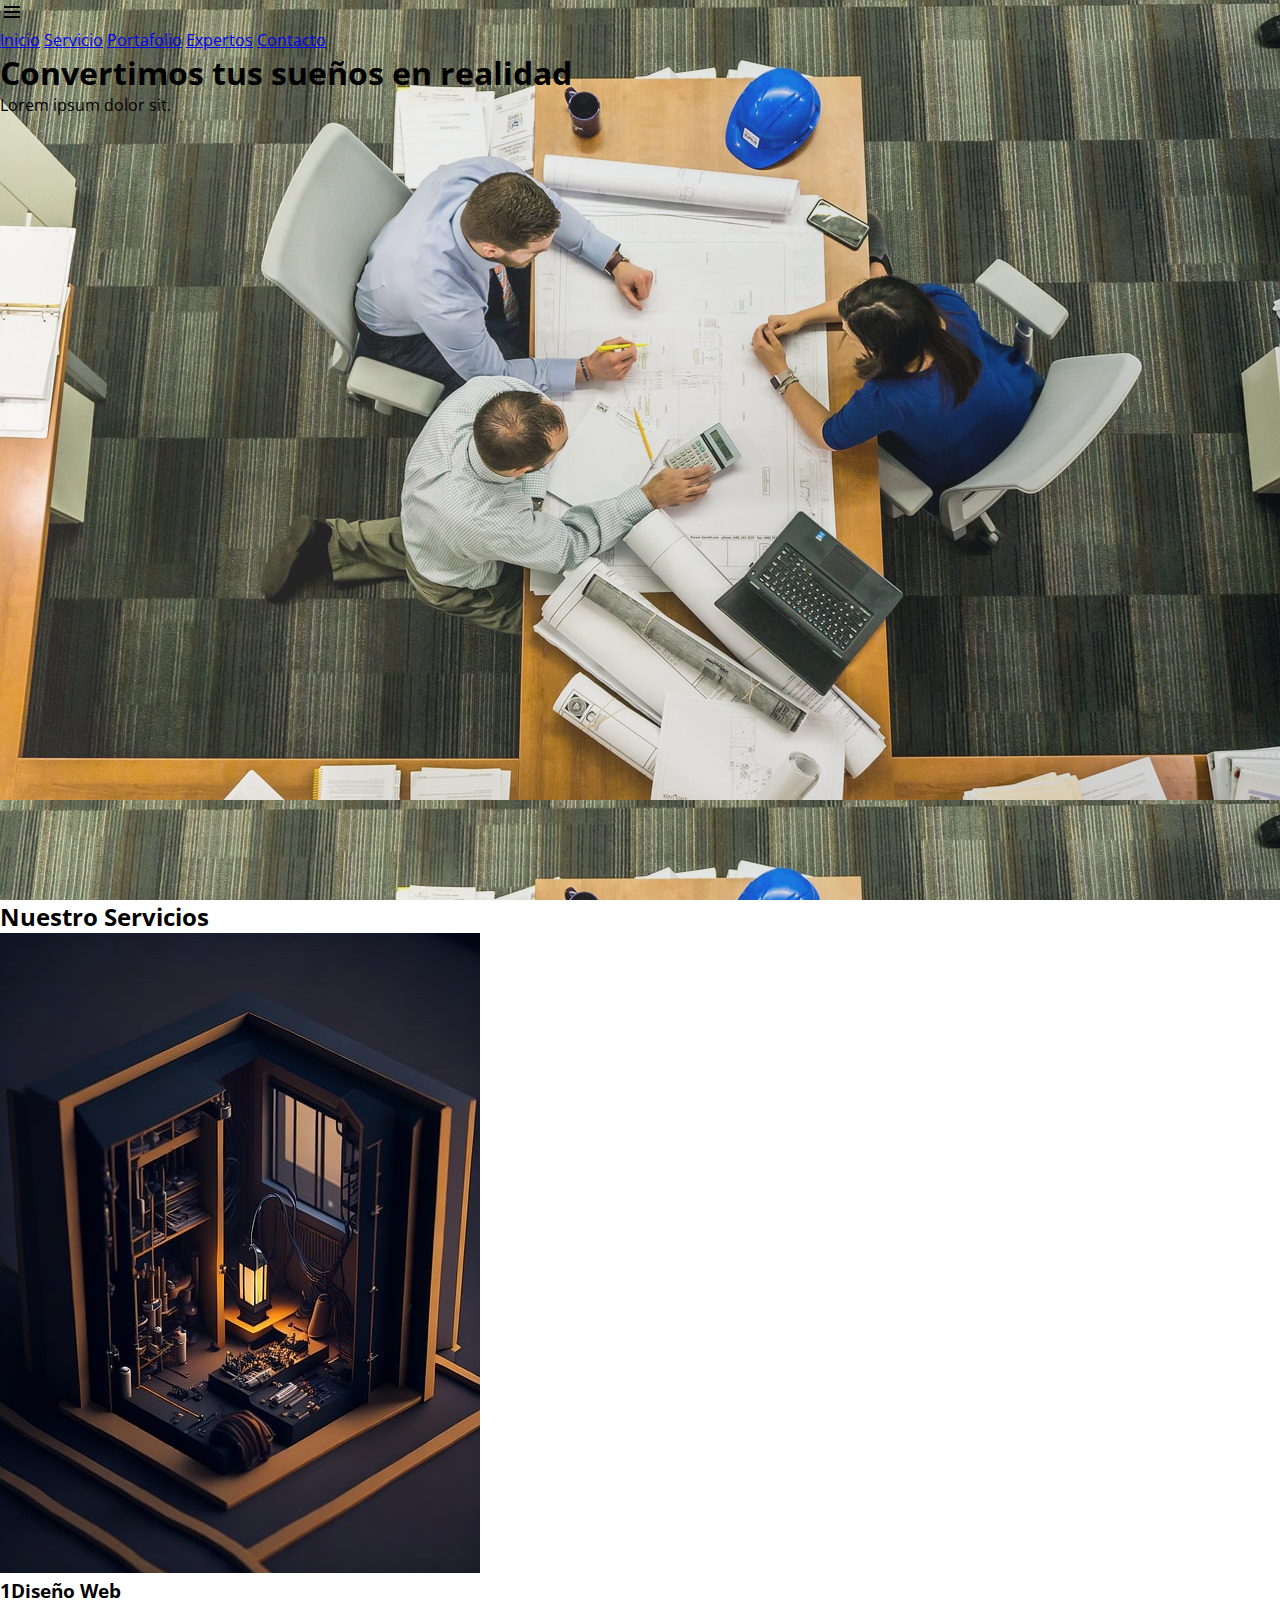
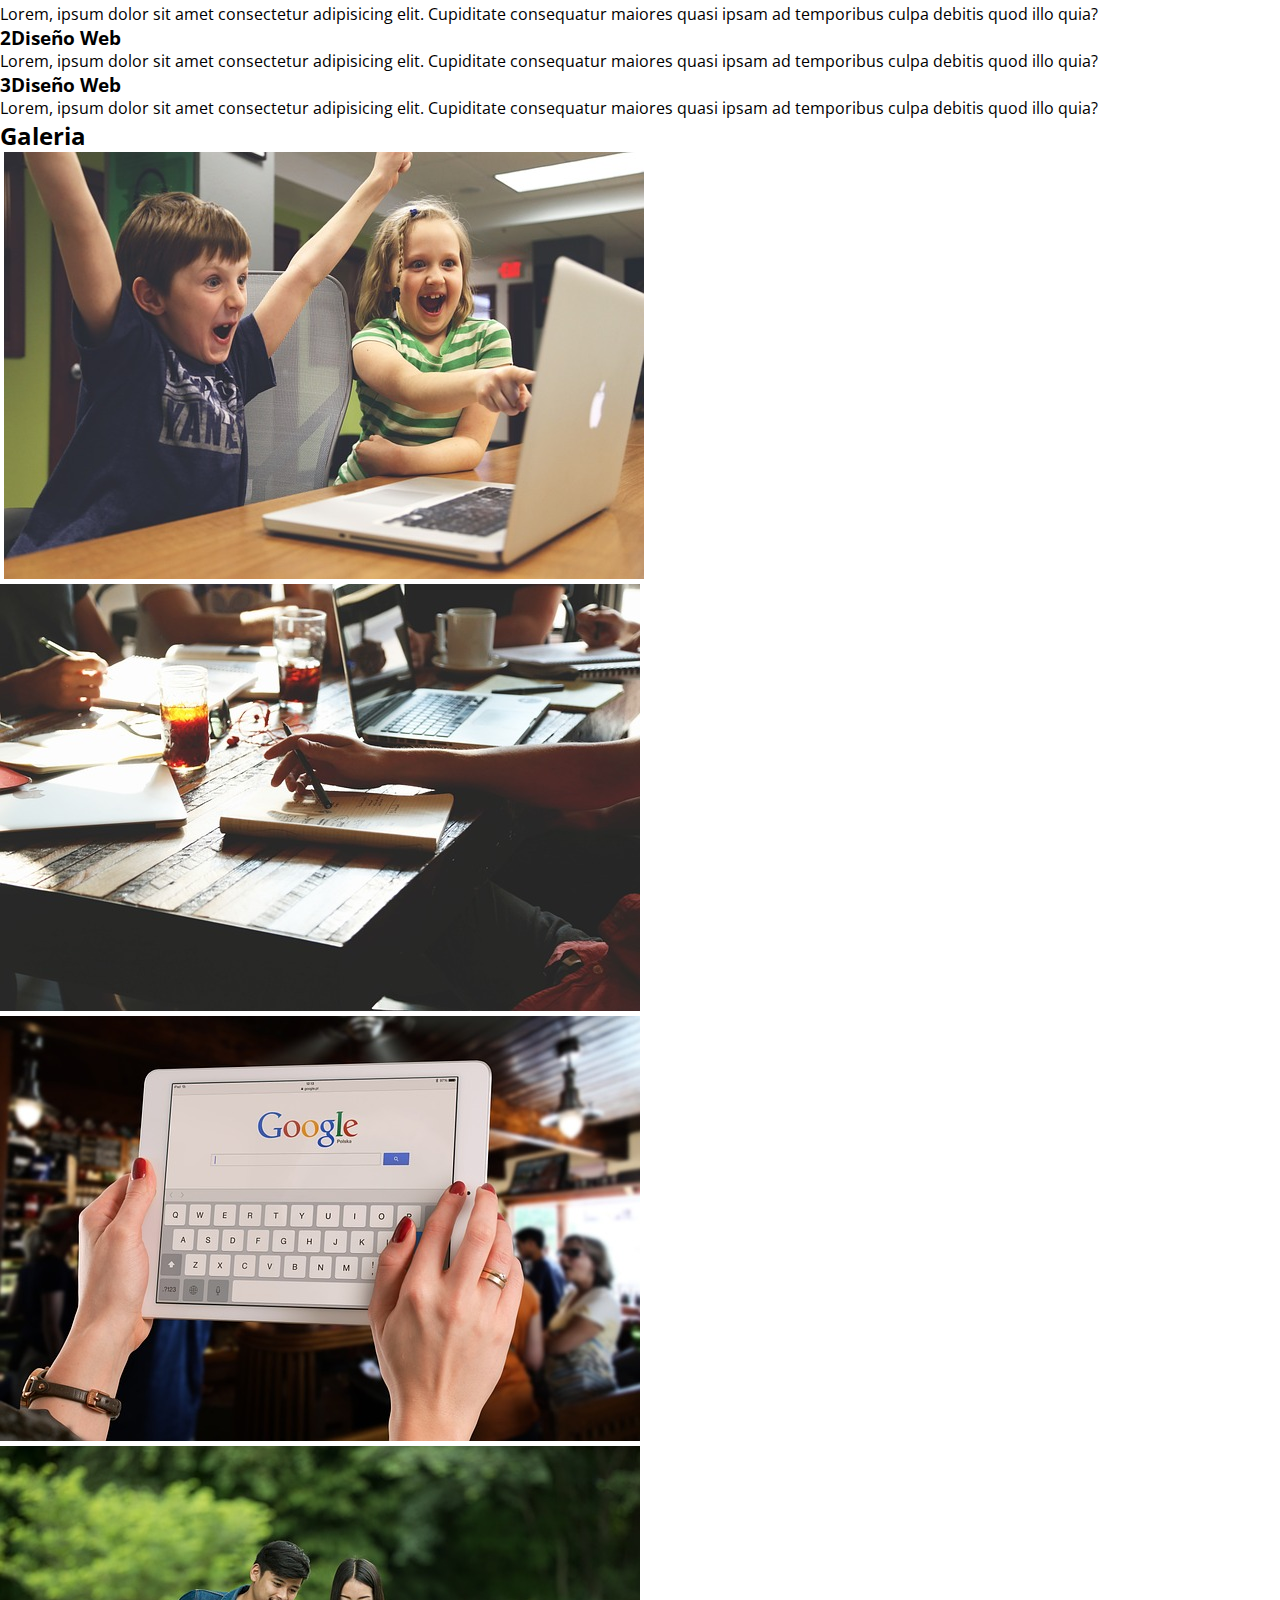
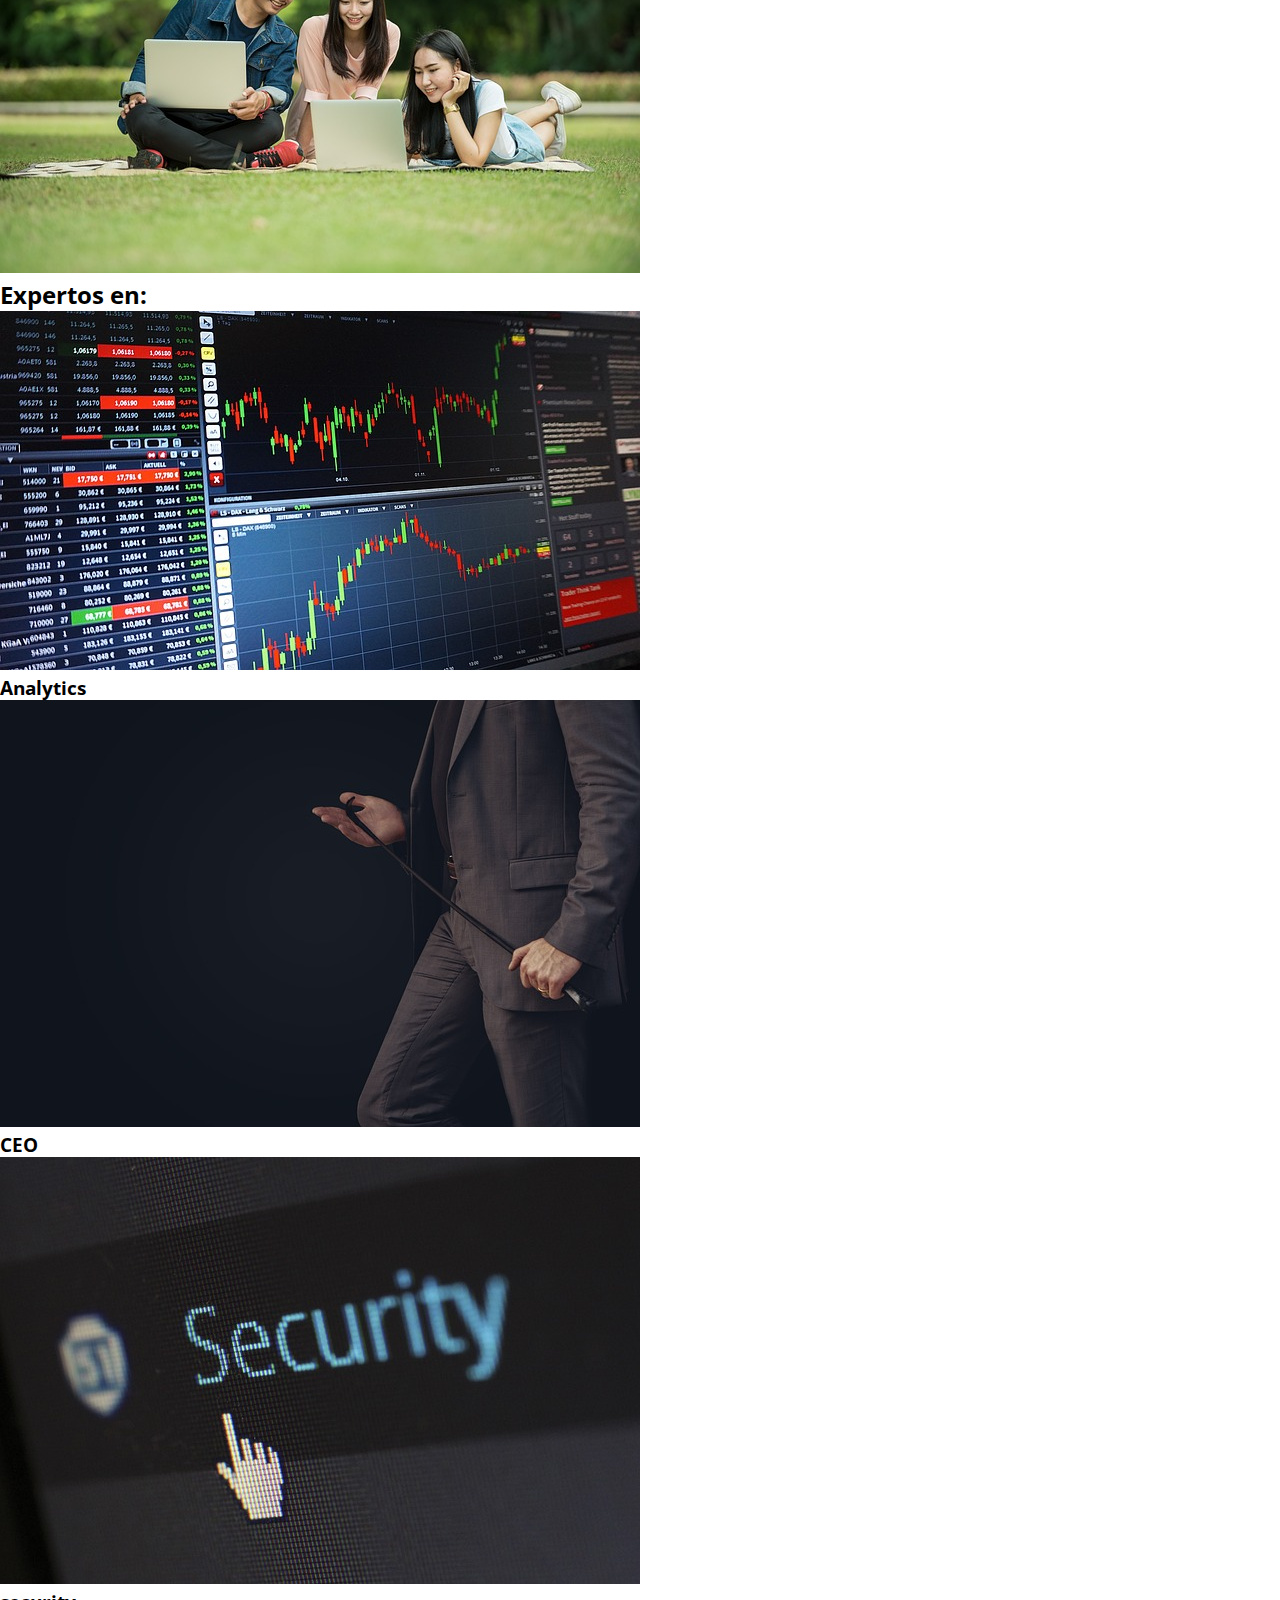
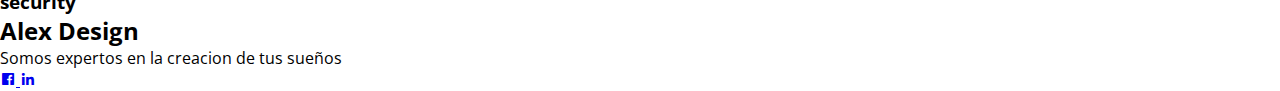
==== index.html @ 7cf59b10 "work in estilos.css" ====
<!DOCTYPE html>
<html lang="en">
<head>
    <meta charset="UTF-8">
    <meta name="viewport" content="width=device-width, initial-scale=1.0">
    <title>Top4Dev</title>
    <link rel="stylesheet" href="css/estilos.css">
    <link href='https://unpkg.com/boxicons@2.1.4/css/boxicons.min.css' rel='stylesheet'>
    <link href="https://fonts.googleapis.com/css2?family=Open+Sans:wght@300;400;500&display=swap" rel="stylesheet">
</head>
<body>
    <header class="header" id="inicio">
            <img src="img/bx-menu.svg" alt="" class="menu">
            <nav class="menu-navegacion">
            <a href="#Inicio">Inicio</a>
            <a href="#Servicio">Servicio</a>
            <a href="#Portafolio">Portafolio</a>
            <a href="#Expertos">Expertos</a>
            <a href="#Contacto">Contacto</a>
        </nav>
        <div>
            <h1>Convertimos tus sueños en realidad</h1>
            <p class="copy">Lorem ipsum dolor sit.</p>
        </div>
    </header>
    <main>
        <section class="services contenedor" id="servicio">
        <h2 class="subtitulo">Nuestro Servicios</h2>
        <div class="contenedor-servicio">
            <img src="img/isometrico.jpg" alt="">
            <div class="checklist-servicio">
                <div class="service">
                    <h3 class="n-service"><spam class="numer">1</spam>Diseño Web</h3>
                    <p>Lorem, ipsum dolor sit amet consectetur adipisicing elit. Cupiditate consequatur maiores quasi ipsam ad temporibus culpa debitis quod illo quia?</p>
                </div>
                <div class="service">
                    <h3 class="n-service"><spam class="numer">2</spam>Diseño Web</h3>
                    <p>Lorem, ipsum dolor sit amet consectetur adipisicing elit. Cupiditate consequatur maiores quasi ipsam ad temporibus culpa debitis quod illo quia?</p>
                </div>
                <div class="service">
                    <h3 class="n-service"><spam class="numer">3</spam>Diseño Web</h3>
                    <p>Lorem, ipsum dolor sit amet consectetur adipisicing elit. Cupiditate consequatur maiores quasi ipsam ad temporibus culpa debitis quod illo quia?</p>
                </div>
            </div>
        </div>
        </section>
        <section class="gallery" id="portafolio">
            <div class="contenedor">
                <h2 class="subtitulo">Galeria</h2>
                <div class="contenedor-galeria">
                    <img src="img/tec1.jpg" alt="">
                    <img src="img/tec2.jpg" alt="">
                    <img src="img/tec3.jpg" alt="">
                    <img src="img/tec4.jpg" alt="">
                    <img src="img/tec5.jpg" alt="">
                    <img src="img/tec6.jpg" alt="">
                </div>
            </div>
        </section>
        <section class="contenedor" id="expertos">
            <h2 class="subtitulo">Expertos en:</h2>
            <section class="experts">
                <div class="cont-expert">
                    <img src="img/analytic.jpg" alt="">
                    <h3 class="n-expert">Analytics</h3>
                </div>
                <div class="cont-expert">
                    <img src="img/ceo.jpg" alt="">
                    <h3 class="n-expert">CEO</h3>
                </div>
                <div class="cont-expert">
                    <img src="img/security.jpg" alt="">
                    <h3 class="n-expert">security</h3>
                </div>

            </section>

        </section>
    </main>
    <footer id="contacto">
        <div class="contenedor footer-content">
            <div class="contact-us">
                <h2 class="brand">Alex Design</h2>
                <p>Somos expertos en la creacion de tus sueños</p>               
            </div>
            <div class="social-media">
                <a href="./" class="social-media-icon">
                    <i class='bx bxl-facebook-square' ></i>
                </a>
                <a href="./" class="social-media-icon">
                    <i class='bx bxl-linkedin' ></i>
                </a>
            </div>
        </div>
    </footer>
    <script src="js/menu.js"></script>
    <script src="js/lightbox.js"></script>
    
</body>
</html>
---- css/estilos.css ----
*{
    margin: 0;
    padding: 0;
    box-sizing: border-box;
}

body{
    font-family: 'Open Sans', sans-serif;
}

.conntenedor{
    width: 90%;
    max-width: 1200px;
    overflow: hidden;
    margin: auto;
    padding: 60px 0;
}

header{
    height: 100vh;
    background-image: linear-gradient(to right, rgba(215, 210, 204, 0.2) 0%, rgba(48, 67, 82, 0.2) 100%),url(../img/main.jpg);
}
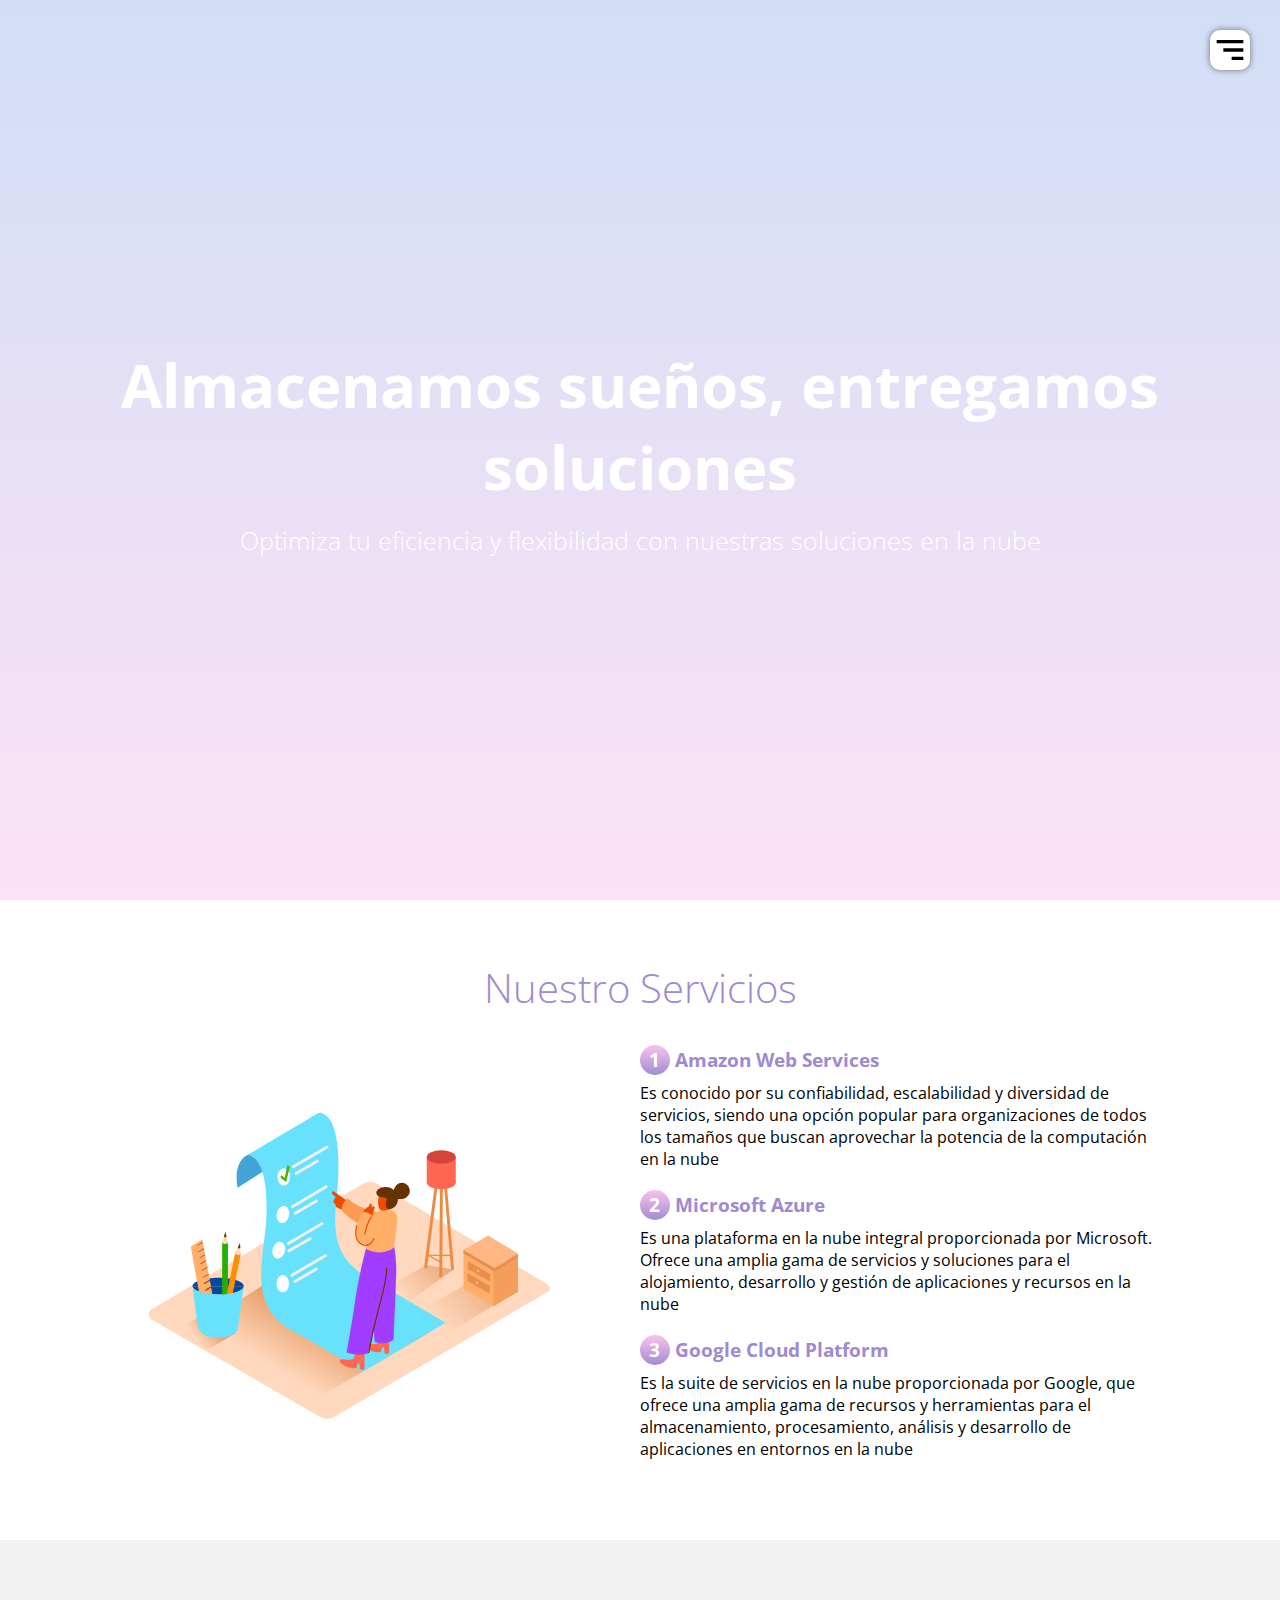
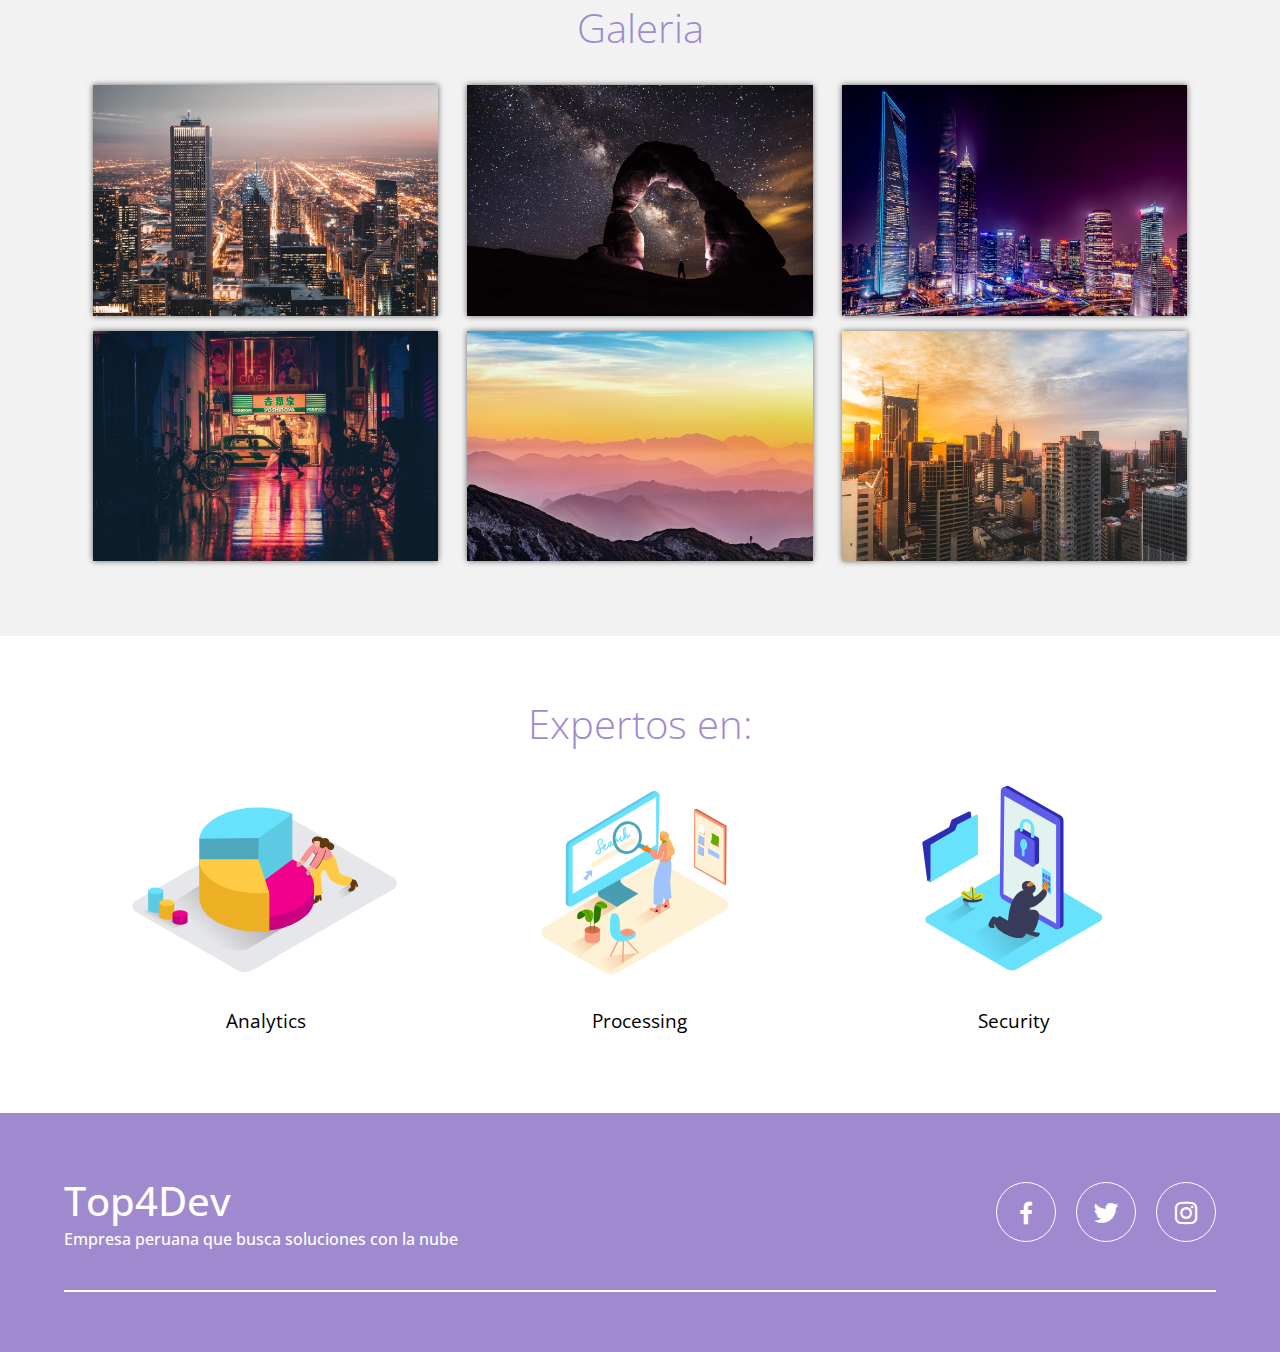
==== commit ad9f02ca: "Top4Dev V.1.0.0" ====
--- a/index.html
+++ b/index.html
@@ -1,100 +1,108 @@
 <!DOCTYPE html>
-<html lang="en">
+<html lang="es">
 <head>
     <meta charset="UTF-8">
     <meta name="viewport" content="width=device-width, initial-scale=1.0">
-    <title>Top4Dev</title>
+    <title>Página web</title>
     <link rel="stylesheet" href="css/estilos.css">
-    <link href='https://unpkg.com/boxicons@2.1.4/css/boxicons.min.css' rel='stylesheet'>
-    <link href="https://fonts.googleapis.com/css2?family=Open+Sans:wght@300;400;500&display=swap" rel="stylesheet">
+    <link href="https://fonts.googleapis.com/css2?family=Open+Sans:wght@300;400;700&display=swap" rel="stylesheet">
+    <link href='https://unpkg.com/boxicons@2.0.5/css/boxicons.min.css' rel='stylesheet'>
 </head>
 <body>
+    
     <header class="header" id="inicio">
-            <img src="img/bx-menu.svg" alt="" class="menu">
-            <nav class="menu-navegacion">
-            <a href="#Inicio">Inicio</a>
-            <a href="#Servicio">Servicio</a>
-            <a href="#Portafolio">Portafolio</a>
-            <a href="#Expertos">Expertos</a>
-            <a href="#Contacto">Contacto</a>
+        <img class="hamburguer" src="img/hamburguesa.svg" alt="">
+        <nav class="menu-navegacion">
+                <a href="#inicio">Inicio</a>
+                <a href="#servicio">Servicio</a>
+                <a href="#galeria">Portafolio</a>
+                <a href="#expertos">Especializados</a>
+                <a href="#footer">Contacto</a>
         </nav>
-        <div>
-            <h1>Convertimos tus sueños en realidad</h1>
-            <p class="copy">Lorem ipsum dolor sit.</p>
+        <div class="contenedor head">
+            <h1 class="titulo">Almacenamos sueños, entregamos soluciones</h1>
+            <p class="copy">Optimiza tu eficiencia y flexibilidad con nuestras soluciones en la nube</p>
         </div>
+        
     </header>
     <main>
         <section class="services contenedor" id="servicio">
-        <h2 class="subtitulo">Nuestro Servicios</h2>
-        <div class="contenedor-servicio">
-            <img src="img/isometrico.jpg" alt="">
-            <div class="checklist-servicio">
-                <div class="service">
-                    <h3 class="n-service"><spam class="numer">1</spam>Diseño Web</h3>
-                    <p>Lorem, ipsum dolor sit amet consectetur adipisicing elit. Cupiditate consequatur maiores quasi ipsam ad temporibus culpa debitis quod illo quia?</p>
-                </div>
-                <div class="service">
-                    <h3 class="n-service"><spam class="numer">2</spam>Diseño Web</h3>
-                    <p>Lorem, ipsum dolor sit amet consectetur adipisicing elit. Cupiditate consequatur maiores quasi ipsam ad temporibus culpa debitis quod illo quia?</p>
-                </div>
-                <div class="service">
-                    <h3 class="n-service"><spam class="numer">3</spam>Diseño Web</h3>
-                    <p>Lorem, ipsum dolor sit amet consectetur adipisicing elit. Cupiditate consequatur maiores quasi ipsam ad temporibus culpa debitis quod illo quia?</p>
+            <h2 class="subtitulo">Nuestro Servicios</h2>
+            <div class="contenedor-servicio">
+                <img src="img/checklist.svg" alt="">
+                <div class="checklist-servicio">
+                    <div class="service">
+                        <h3 class="n-service"><span class="number">1</span>Amazon Web Services</h3>
+                        <p>Es conocido por su confiabilidad, escalabilidad y diversidad de servicios, siendo una opción popular para organizaciones de todos los tamaños que buscan aprovechar la potencia de la computación en la nube</p>
+                    </div>
+                    <div class="service">
+                        <h3 class="n-service"><span class="number">2</span>Microsoft Azure</h3>
+                        <p>Es una plataforma en la nube integral proporcionada por Microsoft. Ofrece una amplia gama de servicios y soluciones para el alojamiento, desarrollo y gestión de aplicaciones y recursos en la nube</p>
+                    </div>
+                    <div class="service">
+                        <h3 class="n-service"><span class="number">3</span>Google Cloud Platform</h3>
+                        <p>Es la suite de servicios en la nube proporcionada por Google, que ofrece una amplia gama de recursos y herramientas para el almacenamiento, procesamiento, análisis y desarrollo de aplicaciones en entornos en la nube</p>
+                    </div>
                 </div>
             </div>
-        </div>
         </section>
-        <section class="gallery" id="portafolio">
+        <section class="gallery" id="galeria">
             <div class="contenedor">
                 <h2 class="subtitulo">Galeria</h2>
                 <div class="contenedor-galeria">
-                    <img src="img/tec1.jpg" alt="">
-                    <img src="img/tec2.jpg" alt="">
-                    <img src="img/tec3.jpg" alt="">
-                    <img src="img/tec4.jpg" alt="">
-                    <img src="img/tec5.jpg" alt="">
-                    <img src="img/tec6.jpg" alt="">
+                    <img src="img/uno.jpg" class="img-galeria" alt="Hola">
+                    <img src="img/dos.jpg" class="img-galeria" alt="">
+                    <img src="img/tres.jpg" class="img-galeria" alt="">
+                    <img src="img/cuatro.jpg" class="img-galeria" alt="">
+                    <img src="img/cinco.jpg" class="img-galeria" alt="">
+                    <img src="img/seis.jpg" class="img-galeria" alt="">
                 </div>
             </div>
         </section>
+        <div class="imagen-light">
+            <img src="img/close.svg" alt="" class="close">
+            <img src="" alt="" class="agregar-imagen">
+        </div>
         <section class="contenedor" id="expertos">
             <h2 class="subtitulo">Expertos en:</h2>
             <section class="experts">
                 <div class="cont-expert">
-                    <img src="img/analytic.jpg" alt="">
+                    <img src="img/pie_chart.svg" alt="">
                     <h3 class="n-expert">Analytics</h3>
                 </div>
                 <div class="cont-expert">
-                    <img src="img/ceo.jpg" alt="">
-                    <h3 class="n-expert">CEO</h3>
+                    <img src="img/search_engine.svg" alt="">
+                    <h3 class="n-expert">Processing</h3>
                 </div>
                 <div class="cont-expert">
-                    <img src="img/security.jpg" alt="">
-                    <h3 class="n-expert">security</h3>
+                    <img src="img/security.svg" alt="">
+                    <h3 class="n-expert">Security</h3>
                 </div>
-
             </section>
-
         </section>
     </main>
-    <footer id="contacto">
+
+    <footer id="footer">
         <div class="contenedor footer-content">
-            <div class="contact-us">
-                <h2 class="brand">Alex Design</h2>
-                <p>Somos expertos en la creacion de tus sueños</p>               
-            </div>
-            <div class="social-media">
-                <a href="./" class="social-media-icon">
-                    <i class='bx bxl-facebook-square' ></i>
-                </a>
-                <a href="./" class="social-media-icon">
-                    <i class='bx bxl-linkedin' ></i>
-                </a>
-            </div>
+                <div class="contact-us">
+                    <h2 class="brand">Top4Dev</h2>
+                    <p>Empresa peruana que busca soluciones con la nube</p>
+                </div>
+                <div class="social-media">
+                    <a href="./" class="social-media-icon">
+                        <i class='bx bxl-facebook'></i>
+                    </a>
+                    <a href="./" class="social-media-icon">
+                        <i class='bx bxl-twitter' ></i>
+                    </a>
+                    <a href="./" class="social-media-icon">
+                        <i class='bx bxl-instagram' ></i>
+                    </a>
+                </div>
         </div>
+        <div class="line"></div>
     </footer>
     <script src="js/menu.js"></script>
     <script src="js/lightbox.js"></script>
-    
 </body>
 </html>--- a/css/estilos.css
+++ b/css/estilos.css
@@ -4,11 +4,15 @@
     box-sizing: border-box;
 }
 
+:root{
+    scroll-behavior: smooth;
+}
+
 body{
     font-family: 'Open Sans', sans-serif;
 }
 
-.conntenedor{
+.contenedor{
     width: 90%;
     max-width: 1200px;
     overflow: hidden;
@@ -16,7 +20,372 @@
     padding: 60px 0;
 }
 
-header{
+.header{
     height: 100vh;
-    background-image: linear-gradient(to right, rgba(215, 210, 204, 0.2) 0%, rgba(48, 67, 82, 0.2) 100%),url(../img/main.jpg);
+    /* 02 */
+    background-image: linear-gradient(to top, rgba(251, 194, 235, 0.486) 0%, hsla(218, 68%, 79%, 0.514) 100%), url(img/woman.jpg);
+    background-repeat: no-repeat;
+    background-position: center;
+    background-size: cover;
+    
+}
+
+.head{
+    padding: 0;
+    height: 100%;
+    display: flex;
+    flex-direction: column;
+    justify-content: center;
+    text-align: center;
+    color: #fff;
+}
+
+
+.hamburguer{
+    position: fixed;
+    top: 30px;
+    right: 30px;
+    background: #fff;
+    width: 40px;
+    height: 40px;
+    cursor: pointer;
+    border-radius: 10px;
+    box-shadow: 0 0 6px rgba(0, 0, 0, .5);
+}
+
+.menu-navegacion{
+    position: fixed;
+    top: 0;
+    width: 30vw;
+    height: 100%;
+    /* background-image: linear-gradient(to top, #fbc2eb 0%, #a6c0ee 100%); */
+    /* 02 */
+    background-image: linear-gradient(to top, #a18cd1 0%, #fbc2eb 100%);
+    /* 028 */
+    background-image: linear-gradient(135deg, #667eea 0%, #764ba2 100%);
+    display: flex;
+    flex-direction: column;
+    justify-content: space-evenly;
+    align-items: center;
+    right: 0;
+    transform: translateX(110%);
+    transition:transform 0.3s ease-in-out;
+    box-shadow: 0 0 6px rgba(0, 0, 0, .5);
+}
+
+.spread{
+    transform: translateX(0);
+}
+
+.menu-navegacion a{
+    color: #fff;
+    text-decoration: none;
+}
+
+
+
+.titulo{
+    font-size: 60px;
+    margin-bottom: 15px;
+}
+
+.copy{
+    font-weight: 300;
+    font-size: 25px;
+}
+
+/* Services */
+
+.subtitulo{
+    color: #9f8ad0;
+    font-size: 40px;
+    text-align: center;
+    font-weight: 300;
+    margin-bottom: 30px;
+}
+
+.contenedor-servicio{
+    display: flex;
+    justify-content: space-evenly;
+    align-items: center;
+    flex-wrap: wrap;
+}
+
+.contenedor-servicio img{
+    width: 40%;
+}
+
+.checklist-servicio{
+    width: 45%;
+}
+
+.service{
+    margin-bottom: 20px;
+}
+
+.n-service{
+    margin-bottom: 7px;
+    color: #9f8ad0;
+}
+
+.number{
+    display: inline-block;
+    /* 02 */
+    background-image: linear-gradient(to top, #a18cd1 0%, #fbc2eb 100%);
+    line-height: 30px;
+    text-align: center;
+    border-radius: 50%;
+    margin-right: 5px;
+    width: 30px;
+    height: 30px;
+    color: #fff;
+    font-weight: 700;
+}
+
+.gallery{
+    background: #f2f2f2;
+}
+
+.contenedor-galeria{
+    display: flex;
+    flex-wrap: wrap;
+    justify-content: space-evenly;
+    margin-top: 30px;
+}
+
+.img-galeria{
+    width: 30%;
+    display: block;
+    margin-bottom: 15px;
+    box-shadow: 0 0 6px rgba(0, 0, 0, .6);
+    cursor: pointer;
+}
+
+.imagen-light{
+    position: fixed;
+    display: flex;
+    align-items: center;
+    justify-content: center;
+    width: 100%;
+    height: 100%;
+    top: 0;
+    left: 0;
+    background: rgba(0, 0, 0, 0.534);
+    transform: translate(100%);
+    transition: transform .2s ease-in-out;
+}
+
+.agregar-imagen{
+    width: 60%;
+    transform: scale(0);
+    border-radius: 10px;
+    transition: transform .3s .2s;
+}
+
+.showImage{
+    transform: scale(1);
+}
+
+.show{
+    transform: translate(0);
+}
+
+.close{
+    position: absolute;
+    top: 15px;
+    right: 15px;
+    width: 40px;
+    cursor: pointer;
+}
+
+.experts{
+    width: 100%;
+    display: flex;
+    flex-wrap: wrap;
+    justify-content: space-evenly;
+    align-items: center;
+}
+
+.cont-expert{
+    width: 30%;
+    text-align: center;
+    margin-bottom: 20px;
+}
+
+.cont-expert img{
+    display: block;
+    margin: auto;
+    width: 80%;
+}
+
+.n-expert{
+    width: 100%;
+    display: inline-block;
+    margin-top: 20px;
+    font-weight: 400;
+}
+
+footer{
+    background: #9f8ad0;
+    padding-bottom: 0.1px;
+}
+
+.footer-content{
+    display: flex;
+    justify-content: space-between;
+    align-items: center;
+    flex-wrap: wrap;
+    padding-top: 60px;
+    padding-bottom: 40px;
+}
+
+
+.contact-us{
+    width: 40%;
+    color: #fff;
+}
+
+.brand{
+    font-weight: 500;
+    font-size: 40px;
+}
+
+.brand+p{
+    font-weight: 500;
+}
+
+.social-media{
+    width: 50%;
+    display: flex;
+    justify-content: flex-end;
+}
+
+.social-media-icon{
+    display: inline-block;
+    margin-left: 20px;
+    width: 60px;
+    height: 60px;
+    border: 1px solid #fff;
+    border-radius: 50%;
+    text-align: center;
+    color: #fff;
+}
+
+.social-media-icon i{
+    font-size: 30px;
+    line-height: 60px;
+}
+
+.line{
+    width: 90%;
+    max-width: 1200px;
+    margin: auto;
+    height: 2px;
+    background: #fff;
+    margin-bottom: 60px;
+}
+
+.social-media-icon:hover{
+    background: #fff;
+    color:#764ba2;
+}
+
+@media screen and (max-width: 800px){
+    .menu-navegacion{
+        width: 50vw;
+    }
+
+    .titulo{
+        font-size: 40px;
+    }
+
+    .contenedor-servicio img{
+        width: 80%;
+        margin-bottom: 40px;
+    }
+    
+    .checklist-servicio{
+        width: 80%;
+    }
+
+    .service{
+        margin-bottom: 30px;
+    }
+
+    .img-galeria{
+        width: 45%;
+    }
+    
+    .agregarImagen{
+        width: 80%;
+    }
+
+    
+    .cont-expert{
+        width: 80%;
+    }
+    
+    .footer-content{
+        justify-content: center;
+    }
+
+    .social-media{
+        width: 80%;
+        justify-content: space-evenly;
+    }
+
+    .social-media-icon{
+        margin-left: 0;
+    }
+
+    .contact-us{
+        text-align: center;
+        width: 80%;
+        margin-bottom: 40px;
+    }
+    
+}
+
+
+@media screen and (max-width: 500px){
+    .menu-navegacion{
+        width: 65vw;
+    }
+
+    .hamburguer{
+        top: 20px;
+        right: 20px;
+    }
+
+    .titulo{
+        font-size: 30px;
+    }
+
+    .subtitulo{
+        font-size: 30px;
+    }
+
+    .img-galeria{
+        width: 95%;
+    }
+    
+    .agregar-imagen{
+        width: 90%;
+    }
+
+    .social-media{
+        width: 100%;
+        justify-content: space-evenly;
+    }
+
+    .social-media-icon{
+        margin-left: 0;
+    }
+
+    .contact-us{
+        text-align: center;
+        width: 95%;
+        margin-bottom: 40px;
+    }
+    
 }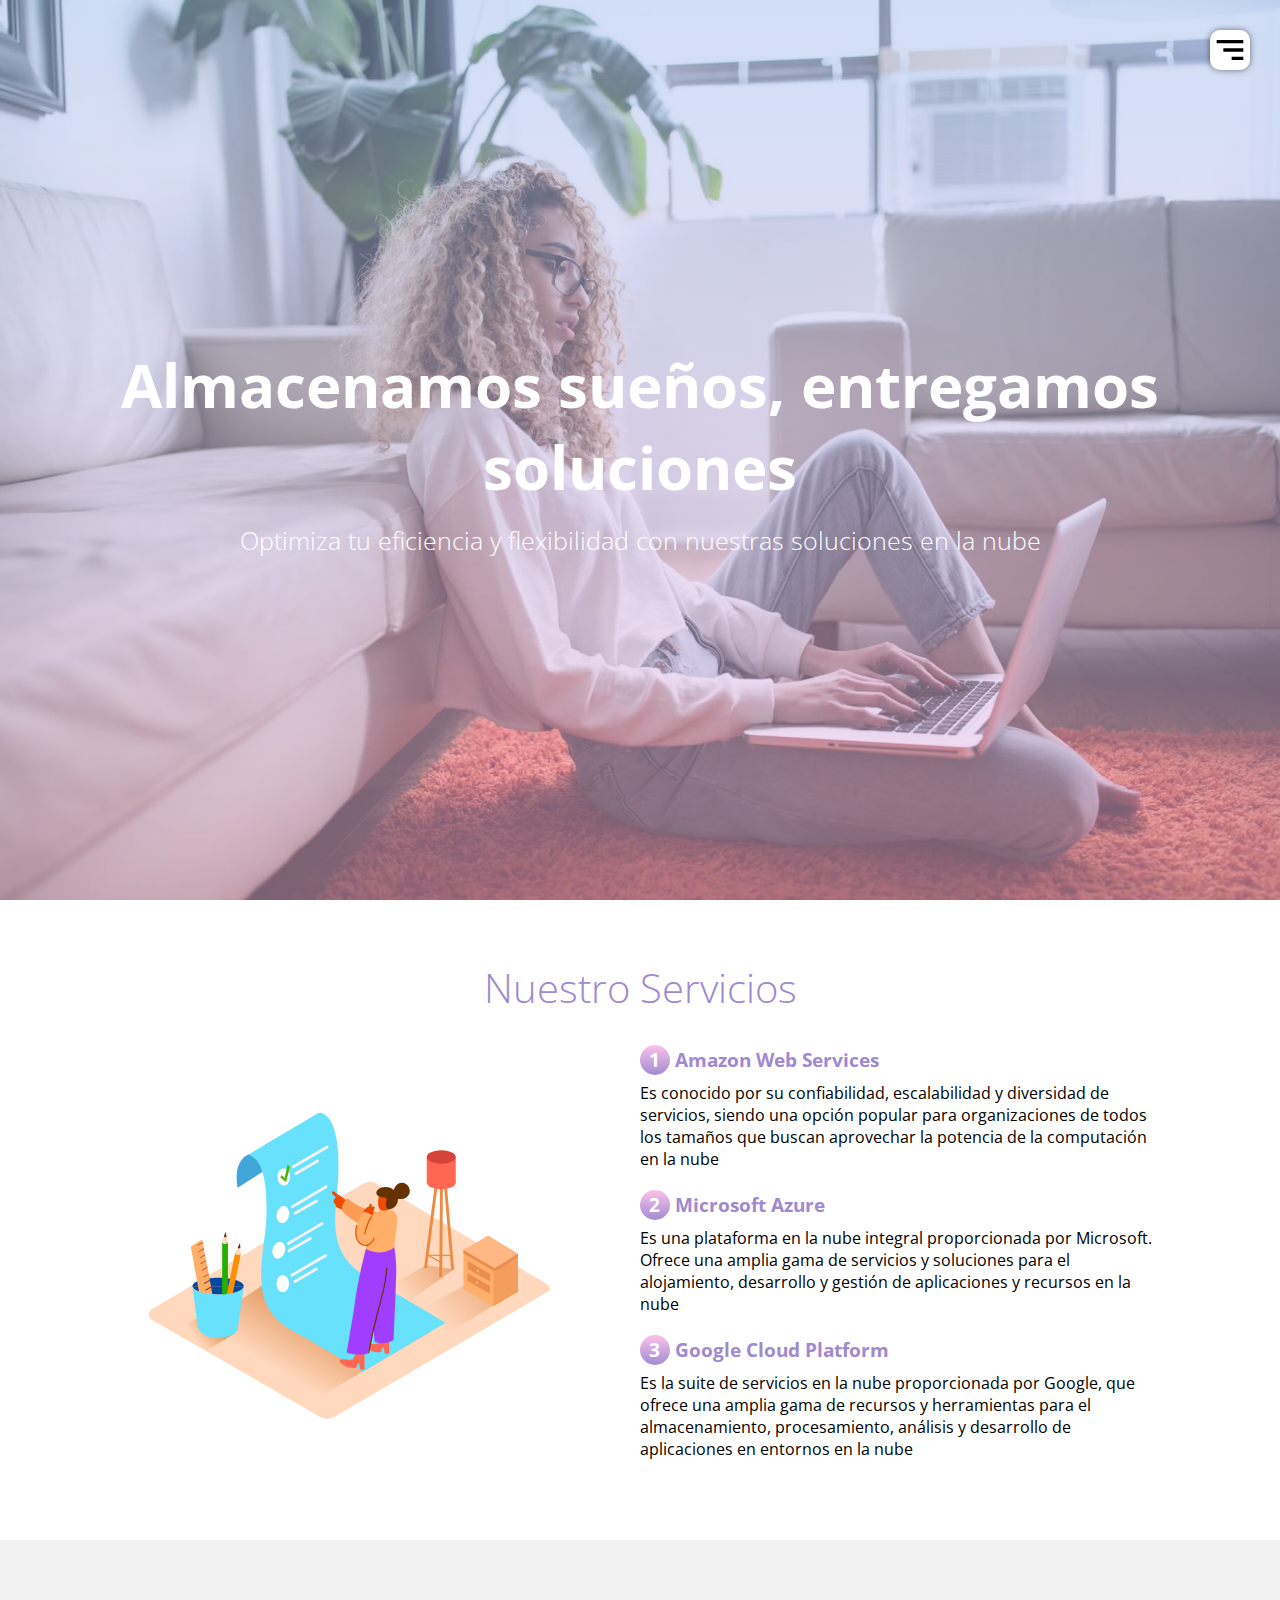
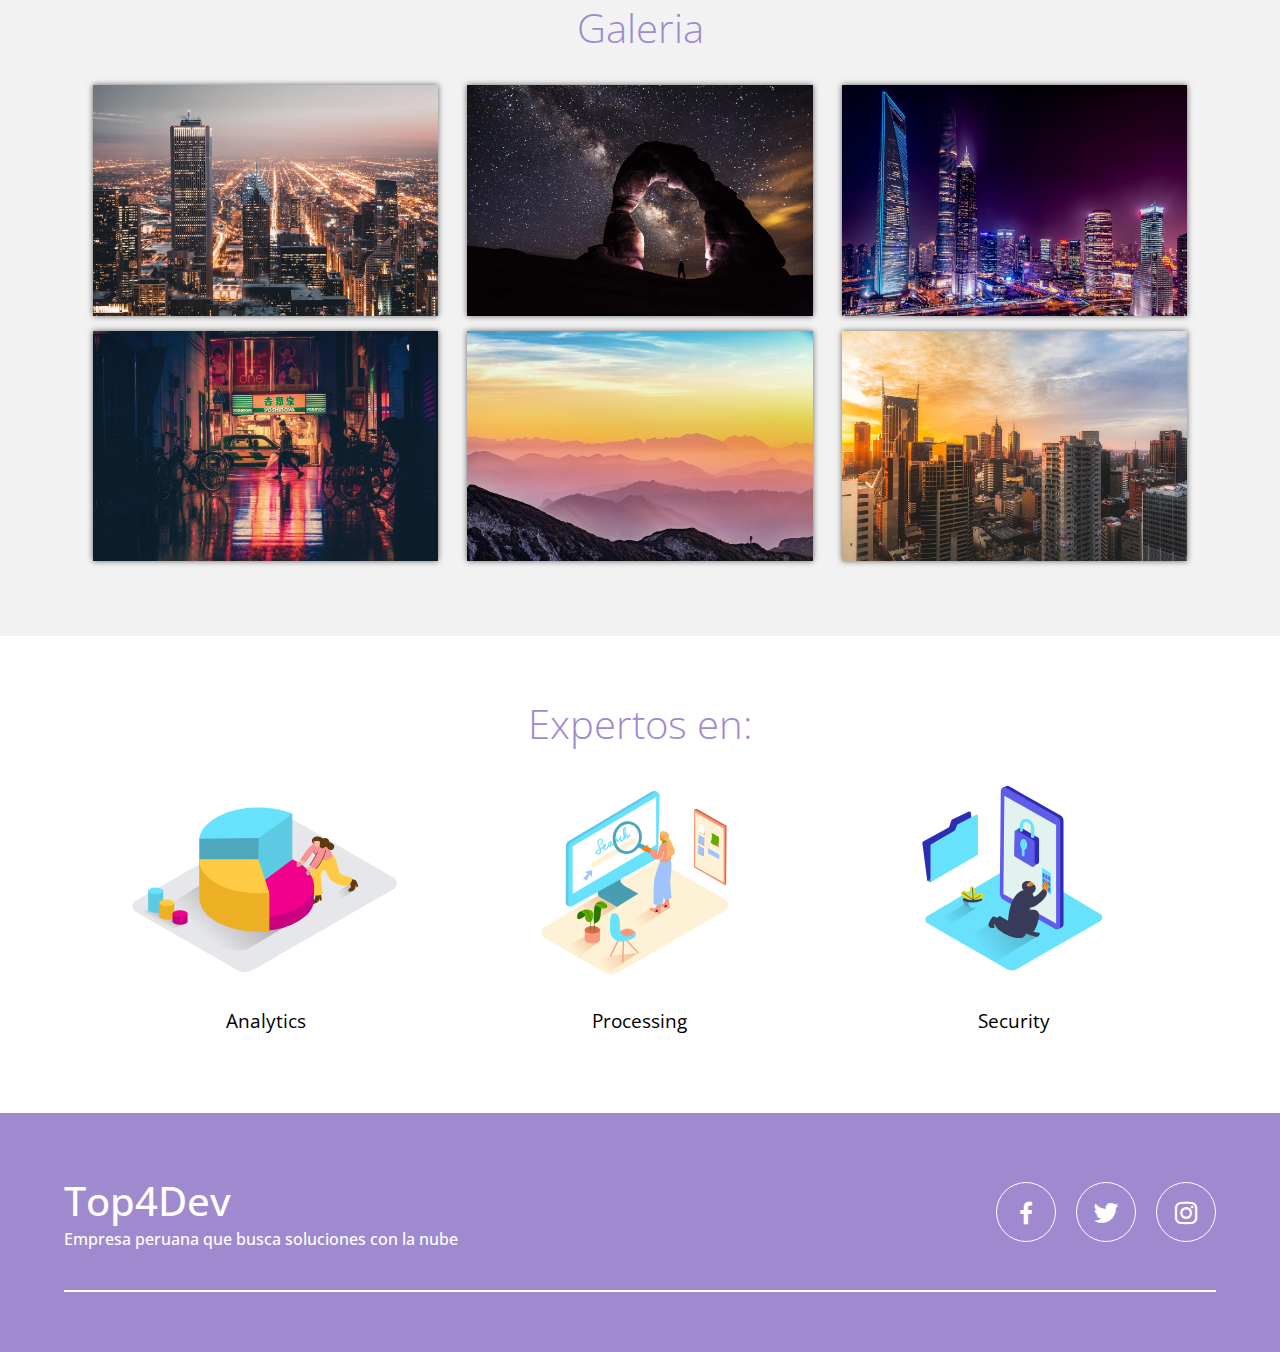
==== commit 45d5df4a: "Top4Dev-V.1.0.0" ====
--- a/index.html
+++ b/index.html
@@ -3,7 +3,7 @@
 <head>
     <meta charset="UTF-8">
     <meta name="viewport" content="width=device-width, initial-scale=1.0">
-    <title>Página web</title>
+    <title>Top4Dev</title>
     <link rel="stylesheet" href="css/estilos.css">
     <link href="https://fonts.googleapis.com/css2?family=Open+Sans:wght@300;400;700&display=swap" rel="stylesheet">
     <link href='https://unpkg.com/boxicons@2.0.5/css/boxicons.min.css' rel='stylesheet'>
--- a/css/estilos.css
+++ b/css/estilos.css
@@ -23,7 +23,7 @@
 .header{
     height: 100vh;
     /* 02 */
-    background-image: linear-gradient(to top, rgba(251, 194, 235, 0.486) 0%, hsla(218, 68%, 79%, 0.514) 100%), url(img/woman.jpg);
+    background-image: linear-gradient(to top, rgba(251, 194, 235, 0.486) 0%, hsla(218, 68%, 79%, 0.514) 100%), url(../img/woman.jpg);
     background-repeat: no-repeat;
     background-position: center;
     background-size: cover;
